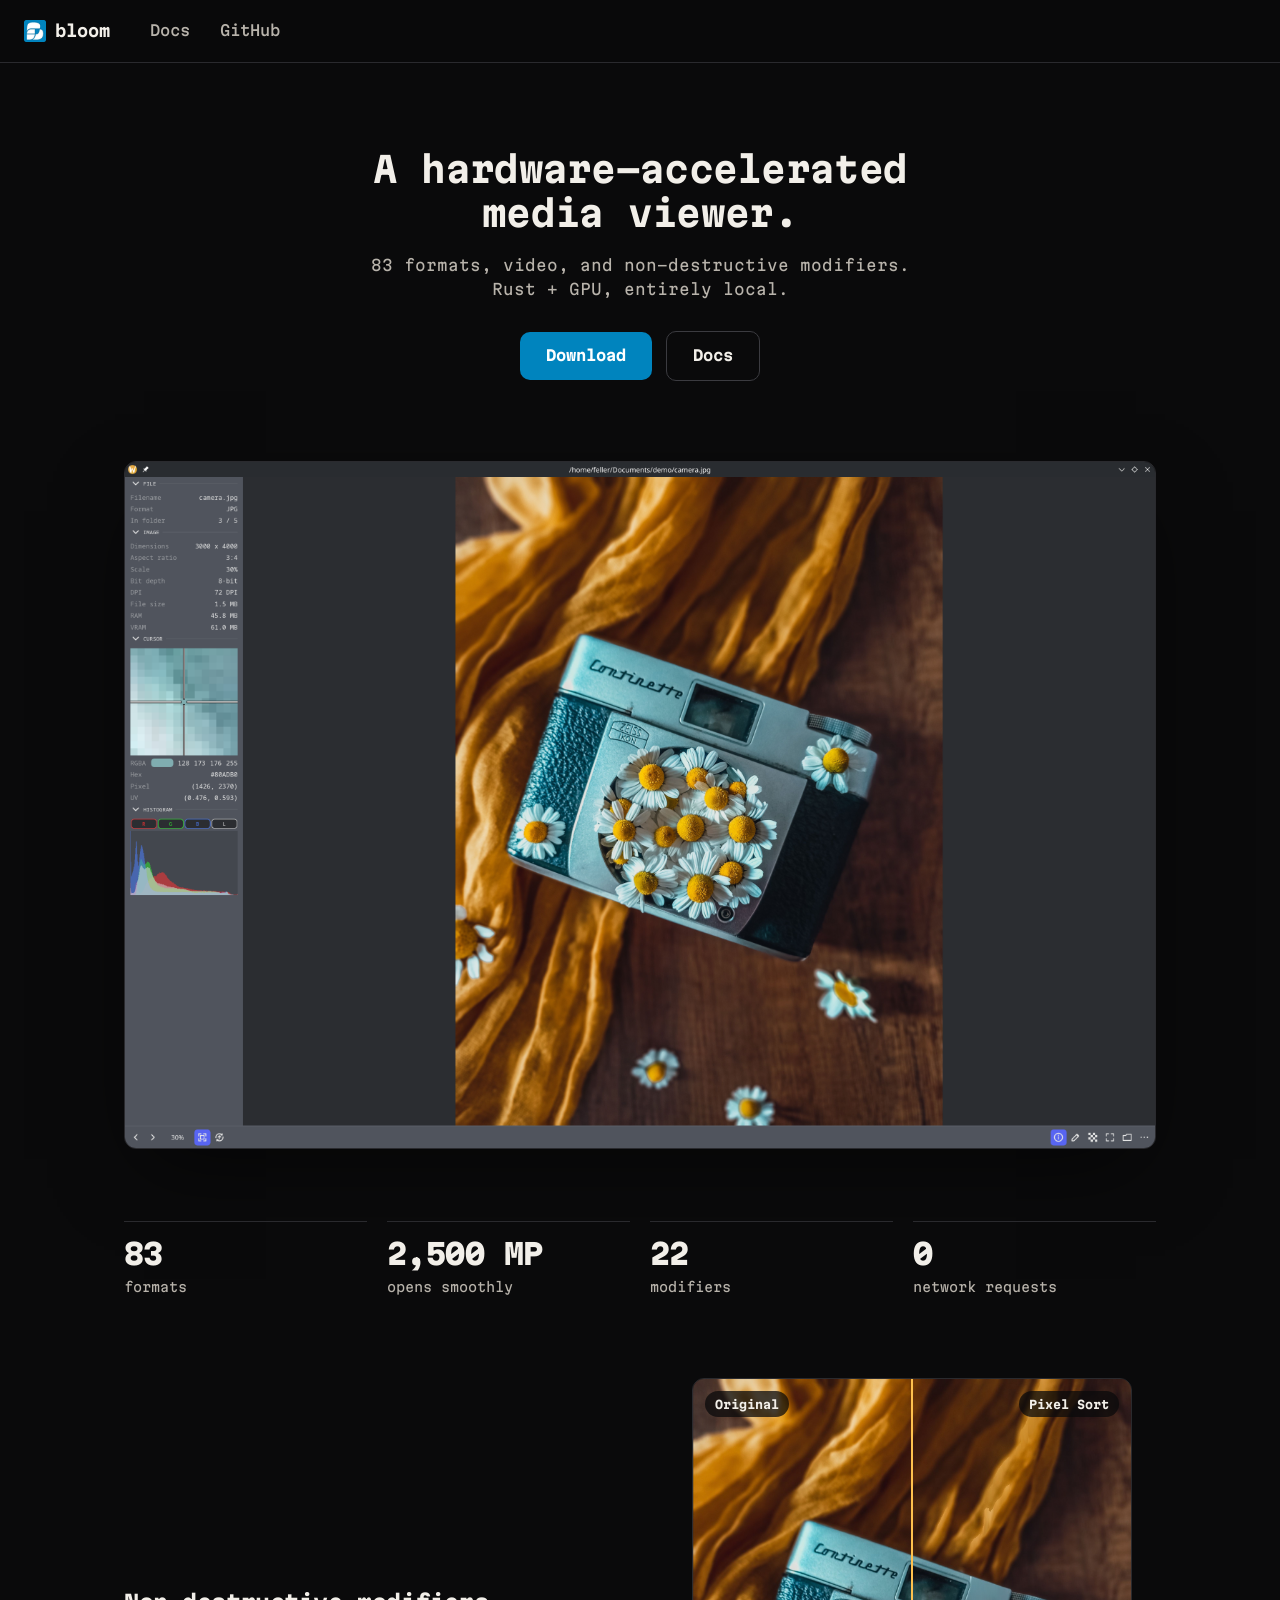
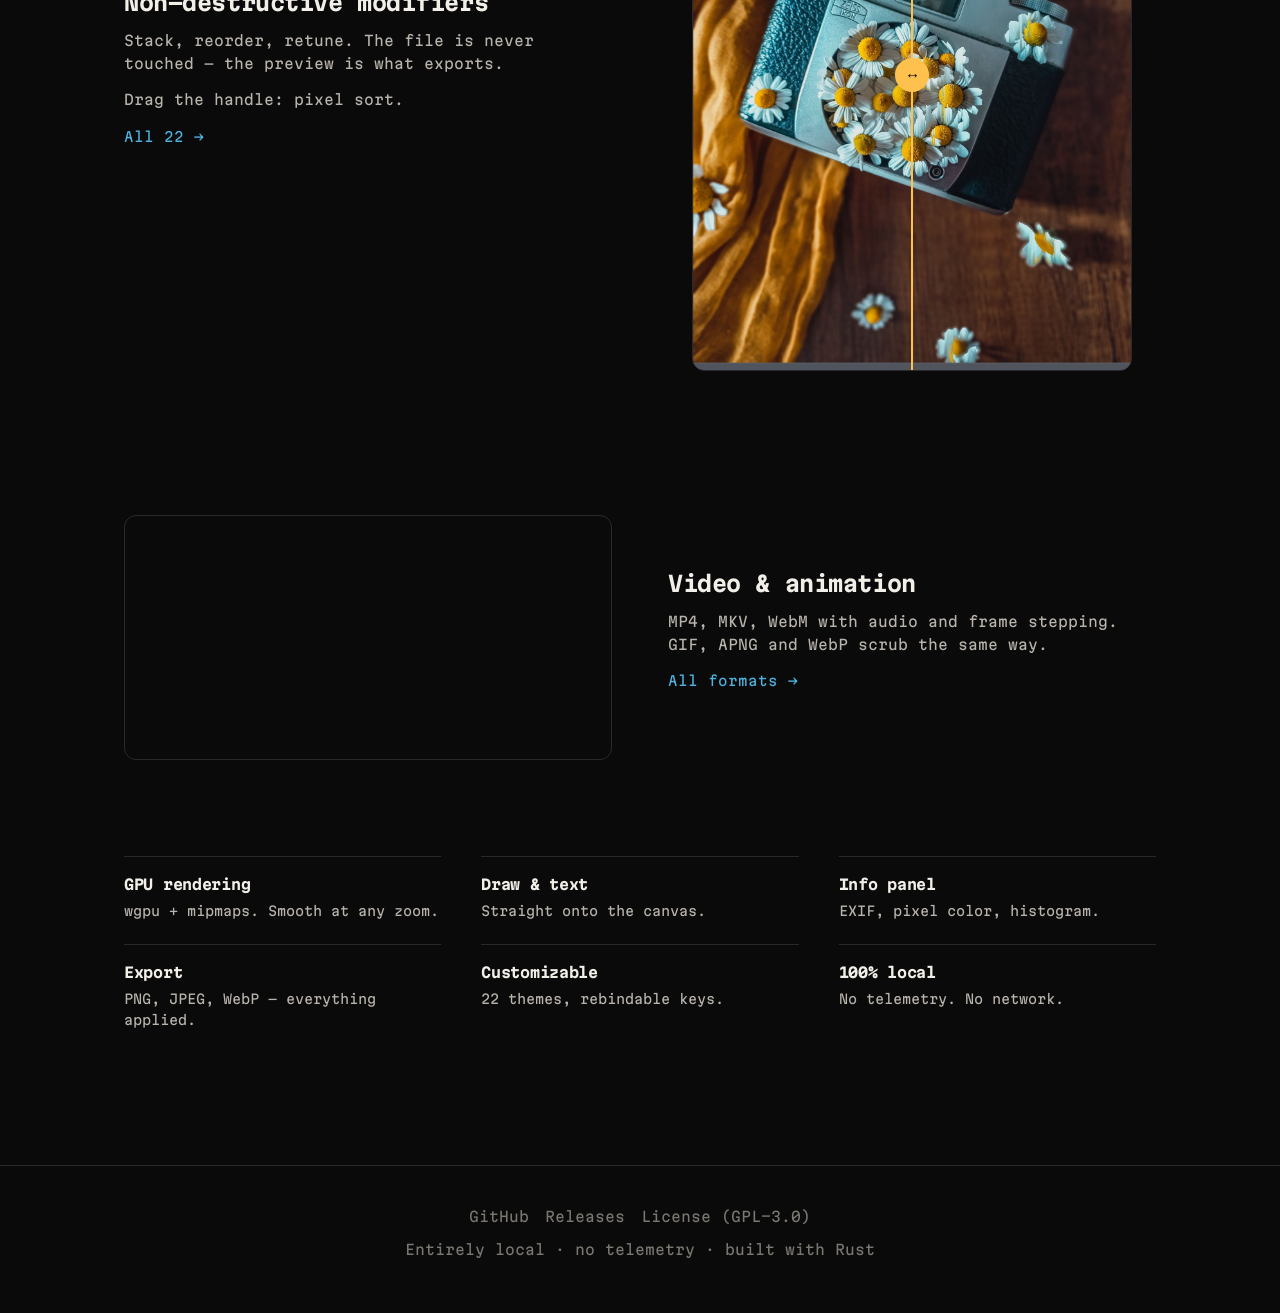
==== docs/index.html @ 3da2883b "redesign" ====
<!DOCTYPE html>
<html lang="en">
<head>
<meta charset="UTF-8">
<meta name="viewport" content="width=device-width, initial-scale=1.0">
<title>bloom</title>
<meta name="description" content="bloom is a hardware-accelerated media viewer built with Rust. GPU rendering, 80+ formats, video, animation, draw and text tools, and non-destructive modifiers. Windows, macOS, Linux.">
<link rel="icon" type="image/png" href="img/bloom32.png">
<link rel="preconnect" href="https://fonts.googleapis.com">
<link rel="preconnect" href="https://fonts.gstatic.com" crossorigin>
<link href="https://fonts.googleapis.com/css2?family=Martian+Mono:wght@400;700;800&display=swap" rel="stylesheet">
<link rel="stylesheet" href="style.css">
<meta property="og:title" content="bloom: hardware-accelerated media viewer">
<meta property="og:description" content="GPU-rendered media viewer built with Rust.">
<meta property="og:image" content="demo/camera.png">
<meta property="og:type" content="website">
</head>
<body>

<nav class="nav">
  <a class="brand" href="index.html"><img src="img/bloom32.png" alt="">bloom</a>
  <span class="links">
    <a href="docs.html">Docs</a>
    <a href="https://github.com/nnmarcoo/bloom">GitHub</a>
  </span>
</nav>

<div class="page">
  <header class="hero">
    <h1>A hardware-accelerated media&nbsp;viewer.</h1>
    <p class="tag">83 formats, video, and non-destructive modifiers. Rust&nbsp;+&nbsp;GPU, entirely local.</p>
    <div class="cta">
      <span class="download">
        <a class="btn btn-primary dl-main" href="https://github.com/nnmarcoo/bloom/releases">Download</a>
        <button class="dl-caret" aria-label="Other platforms" hidden>&#9662;</button>
        <div class="dl-menu" hidden></div>
      </span>
      <a class="btn btn-ghost" href="docs.html">Docs</a>
    </div>
  </header>

  <figure class="shot">
    <img src="demo/camera.png" alt="bloom viewing a photo, with the info panel showing EXIF data, pixel color, and a histogram">
  </figure>

  <section class="stats">
    <div class="stat"><a href="docs.html#formats"><span class="n">83</span><span class="l">formats</span></a></div>
    <div class="stat"><span class="n">2,500&nbsp;MP</span><span class="l">opens smoothly</span></div>
    <div class="stat"><a href="docs.html#modifiers"><span class="n">22</span><span class="l">modifiers</span></a></div>
    <div class="stat"><span class="n">0</span><span class="l">network requests</span></div>
  </section>

  <section class="section">
    <div class="copy">
      <h2>Non-destructive modifiers</h2>
      <p>Stack, reorder, retune. The file is never touched &mdash; the preview is what exports.</p>
      <p>Drag the handle: pixel sort.</p>
      <p class="more"><a href="docs.html#modifiers">All 22 &rarr;</a></p>
    </div>
    <div class="compare">
      <img src="demo/sort-before.jpg" alt="Original photo of daisies on a vintage camera">
      <img class="over" src="demo/sort-after.jpg" alt="The same photo with bloom's pixel sort modifier applied" style="clip-path: inset(0 0 0 50%)">
      <div class="divider"><span class="knob">&harr;</span></div>
      <span class="tag-chip before">Original</span>
      <span class="tag-chip after">Pixel Sort</span>
      <input type="range" min="0" max="100" step="0.1" value="50" aria-label="Compare original and pixel-sorted image">
    </div>
  </section>

  <section class="section">
    <video src="demo/bird.mp4" autoplay loop muted playsinline></video>
    <div class="copy">
      <h2>Video &amp; animation</h2>
      <p>MP4, MKV, WebM with audio and frame stepping. GIF, APNG and WebP scrub the same way.</p>
      <p class="more"><a href="docs.html#formats">All formats &rarr;</a></p>
    </div>
  </section>

  <section class="grid">
    <div class="cell"><h3>GPU rendering</h3><p>wgpu + mipmaps. Smooth at any zoom.</p></div>
    <div class="cell"><h3>Draw &amp; text</h3><p>Straight onto the canvas.</p></div>
    <div class="cell"><h3>Info panel</h3><p>EXIF, pixel color, histogram.</p></div>
    <div class="cell"><h3>Export</h3><p>PNG, JPEG, WebP &mdash; everything applied.</p></div>
    <div class="cell"><h3>Customizable</h3><p>22 themes, rebindable keys.</p></div>
    <div class="cell"><h3>100% local</h3><p>No telemetry. No network.</p></div>
  </section>
</div>

<footer>
  <div class="flinks">
    <a href="https://github.com/nnmarcoo/bloom">GitHub</a>
    <a href="https://github.com/nnmarcoo/bloom/releases">Releases</a>
    <a href="https://github.com/nnmarcoo/bloom/blob/main/LICENSE">License (GPL-3.0)</a>
  </div>
  <div>Entirely local &middot; no telemetry &middot; built with Rust</div>
</footer>

<script>
  /* before/after compare slider */
  const cmp = document.querySelector('.compare');
  const over = cmp.querySelector('.over');
  const divider = cmp.querySelector('.divider');
  cmp.querySelector('input[type="range"]').addEventListener('input', e => {
    const pct = e.target.value;
    over.style.clipPath = 'inset(0 0 0 ' + pct + '%)';
    divider.style.left = pct + '%';
  });

  /* smart download: resolves the latest release's assets per platform.
     matches by file extension so it survives asset renames, and falls
     back to the releases page until a non-prerelease exists. */
  const REPO = 'nnmarcoo/bloom';

  const PLATFORMS = [
    { label: 'Windows', rank: n => n.endsWith('.msi') ? 3 : n.endsWith('.exe') ? 2 : -1 },
    { label: 'macOS', rank: n => n.endsWith('.dmg') ? 3 : n.endsWith('.pkg') ? 2 : n.endsWith('.app.tar.gz') ? 1 : -1 },
    { label: 'Linux', rank: n => n.endsWith('.appimage') ? 3 : n.endsWith('.deb') ? 2 : n.endsWith('.rpm') ? 1
                  : (n.endsWith('.tar.gz') && !n.endsWith('.app.tar.gz')) ? 0.5 : -1 },
  ];

  function bestAsset(assets, p) {
    let best = null, score = -1;
    for (const a of assets) {
      const n = a.name.toLowerCase();
      const r = p.rank(n);
      if (r < 0) continue;
      const full = !/minimal|heif/.test(n) ? 0.3 : 0;
      if (r + full > score) { score = r + full; best = a; }
    }
    return best;
  }

  function fmtSize(b) { return (b / 1048576).toFixed(1) + ' MB'; }

  fetch('https://api.github.com/repos/' + REPO + '/releases/latest', {
    headers: { Accept: 'application/vnd.github+json' }
  })
    .then(r => r.ok ? r.json() : Promise.reject(r.status))
    .then(rel => {
      const assets = rel.assets || [];
      const items = [];
      for (const p of PLATFORMS) {
        const a = bestAsset(assets, p);
        if (a) items.push({ label: 'Download for ' + p.label, url: a.browser_download_url, size: a.size });
      }
      if (!items.length) return;

      const main = document.querySelector('.dl-main');
      const caret = document.querySelector('.dl-caret');
      const menu = document.querySelector('.dl-menu');
      main.href = rel.html_url;

      menu.innerHTML = '';
      items.forEach(it => {
        const a = document.createElement('a');
        a.href = it.url;
        a.className = 'dl-item';
        a.innerHTML = '<span>' + it.label + '</span><span class="dl-size">' + fmtSize(it.size) + '</span>';
        menu.appendChild(a);
      });
      const all = document.createElement('a');
      all.href = rel.html_url;
      all.className = 'dl-item dl-all';
      all.textContent = 'All builds & checksums →';
      menu.appendChild(all);

      caret.hidden = false;
      caret.addEventListener('click', e => { e.stopPropagation(); menu.hidden = !menu.hidden; });
      document.addEventListener('click', () => { menu.hidden = true; });
      menu.addEventListener('click', e => e.stopPropagation());
    })
    .catch(() => {});
</script>

</body>
</html>
---- docs/style.css ----
/* pantone blithe theme, shared with nnmarcoo/website:
   bg #0a0a0b, ink #f2efe9, muted #7a7670, accent #0084be */
:root {
  --bg: #0a0a0b;
  --panel: #151517;
  --panel-2: #111113;
  --border: #2a2a2e;
  --border-strong: #3b3b40;
  --fg: #f2efe9;
  --fg-mid: #b8b3ab;
  --fg-dim: #7a7670;
  --accent: #0084be;
  --accent-hover: #0d98d8;
  --link: #4fb3e0;
  --amber: #ffc14e;
}
* { box-sizing: border-box; }
html { scroll-behavior: smooth; overflow-x: clip; scrollbar-width: auto; scrollbar-color: var(--border) transparent; }
::-webkit-scrollbar { width: 18px; height: 18px; }
::-webkit-scrollbar-track { background: transparent; }
::-webkit-scrollbar-thumb { background: var(--border); border-radius: 999px; border: 3px solid var(--bg); }
::-webkit-scrollbar-thumb:hover { background: var(--fg-dim); }
::selection { background: rgba(0, 132, 190, 0.45); }
body {
  margin: 0;
  overflow-x: clip;
  min-height: 100vh;
  background: var(--bg);
  color: var(--fg);
  font-family: "Martian Mono", ui-monospace, SFMono-Regular, Menlo, monospace;
  font-size: 0.92rem;
  line-height: 1.6;
  -webkit-font-smoothing: antialiased;
  text-rendering: optimizeLegibility;
}
h1, h2, h3 { font-weight: 700; letter-spacing: -0.02em; }
a { color: var(--link); text-decoration: none; }
a:hover { text-decoration: underline; text-underline-offset: 3px; }
code { font-size: 0.9em; }

/* top nav, shared */
.nav {
  position: sticky; top: 0; z-index: 50;
  display: flex; align-items: center; gap: 28px;
  padding: 13px 24px; background: rgba(10, 10, 11, 0.92);
  backdrop-filter: blur(10px); border-bottom: 1px solid var(--border);
}
.nav .brand {
  display: flex; align-items: center; gap: 9px;
  font-weight: 700; font-size: 1rem; color: var(--fg);
}
.nav .brand:hover { text-decoration: none; }
.nav .brand img { width: 22px; height: 22px; }
.nav .links { display: flex; gap: 6px; align-items: center; }
.nav .links a { color: var(--fg-mid); font-size: 0.92rem; font-weight: 500; padding: 6px 12px; border-radius: 8px; }
.nav .links a:hover { color: var(--fg); background: rgba(255,255,255,0.05); text-decoration: none; }
.nav .links a.active { color: var(--fg); }

/* buttons: flat, no glow, no levitation */
.btn {
  display: inline-block; padding: 12px 26px; border-radius: 10px; font-weight: 700;
  font-size: 0.92rem; transition: background .1s ease, border-color .1s ease;
}
.btn:hover { text-decoration: none; }
.btn-primary { background: var(--accent); color: #fff; }
.btn-primary:hover { background: var(--accent-hover); }
.btn-ghost { background: transparent; color: var(--fg); border: 1px solid var(--border-strong); }
.btn-ghost:hover { border-color: var(--fg-dim); background: rgba(255,255,255,0.04); }

/* split download button */
.download { position: relative; display: inline-flex; }
.download:has(.dl-caret[hidden]) .dl-main { border-radius: 10px; }
.dl-main { border-top-right-radius: 0; border-bottom-right-radius: 0; }
.dl-caret {
  background: var(--accent); color: #fff; border: 0;
  border-left: 1px solid rgba(255,255,255,0.25);
  padding: 0 14px; border-radius: 0 10px 10px 0; cursor: pointer;
  font-size: 1rem; transition: background .1s ease;
}
.dl-caret:hover { background: var(--accent-hover); }
.dl-menu {
  position: absolute; top: calc(100% + 8px); left: 0; min-width: 250px;
  background: var(--panel); border: 1px solid var(--border); border-radius: 12px;
  padding: 6px; z-index: 10; box-shadow: 0 12px 40px rgba(0,0,0,0.5); text-align: left;
}
.dl-item {
  display: flex; justify-content: space-between; align-items: center; gap: 16px;
  padding: 9px 12px; border-radius: 8px; color: var(--fg); font-size: 0.9rem;
}
.dl-item:hover { background: rgba(255,255,255,0.05); text-decoration: none; }
.dl-size { color: var(--fg-dim); font-size: 0.8rem; }
.dl-all { border-top: 1px solid var(--border); margin-top: 4px; color: var(--link); }

/* ------- landing page ------- */
.page { max-width: 1080px; margin: 0 auto; padding: 0 24px; }

header.hero { text-align: center; padding: 84px 0 40px; }
header.hero h1 {
  font-size: clamp(1.5rem, 3.6vw, 2.2rem); line-height: 1.25; margin: 0 auto 18px; max-width: 780px;
}
header.hero p.tag {
  font-size: 0.95rem; line-height: 1.6; color: var(--fg-mid);
  margin: 0 auto 30px; max-width: 620px;
}
.cta { display: flex; gap: 14px; justify-content: center; align-items: center; flex-wrap: wrap; }

.shot { margin: 40px 0 0; }
.shot img {
  display: block; width: 100%; height: auto; border-radius: 12px;
  border: 1px solid var(--border); box-shadow: 0 30px 80px -20px rgba(0,0,0,0.6);
}

/* stats: concrete numbers, no icons */
.stats {
  display: grid; grid-template-columns: repeat(4, 1fr); gap: 20px;
  padding: 72px 0 8px;
}
.stat { border-top: 1px solid var(--border); padding-top: 18px; }
.stat .n { font-size: 1.8rem; font-weight: 800; line-height: 1; display: block; letter-spacing: -0.02em; }
.stat .l { display: block; margin-top: 8px; color: var(--fg-mid); font-size: 0.82rem; }
.stat a { color: inherit; }
.stat a:hover { text-decoration: none; color: var(--fg); }

/* feature sections */
.section { display: grid; grid-template-columns: 1fr 1fr; gap: 56px; align-items: center; padding: 72px 0; }
.section > * { min-width: 0; }
.section > .copy h2 { font-size: 1.35rem; line-height: 1.3; margin: 0 0 14px; }
.section > .copy p { color: var(--fg-mid); margin: 0 0 14px; max-width: 48ch; font-size: 0.88rem; }
.section > .copy .more { font-size: 0.85rem; }
.section video {
  display: block; width: 100%; height: auto; border-radius: 12px;
  border: 1px solid var(--border);
}

/* before/after compare slider */
.compare {
  position: relative; overflow: hidden; border-radius: 12px; border: 1px solid var(--border);
  max-width: 440px; justify-self: center; touch-action: none;
}
.compare img { display: block; width: 100%; height: auto; user-select: none; -webkit-user-drag: none; }
.compare .over { position: absolute; inset: 0; }
.compare .divider {
  position: absolute; top: 0; bottom: 0; left: 50%; width: 2px; margin-left: -1px;
  background: var(--amber); pointer-events: none;
}
.compare .knob {
  position: absolute; top: 50%; left: 50%; transform: translate(-50%, -50%);
  width: 34px; height: 34px; border-radius: 50%;
  background: var(--amber); color: #0a0a0b;
  display: flex; align-items: center; justify-content: center;
  font-size: 0.95rem; font-weight: 700; letter-spacing: -1px;
}
.compare .tag-chip {
  position: absolute; top: 12px; padding: 4px 10px; border-radius: 999px;
  background: rgba(10,10,11,0.75); color: var(--fg); font-size: 0.72rem; font-weight: 700;
  pointer-events: none;
}
.compare .tag-chip.before { left: 12px; }
.compare .tag-chip.after { right: 12px; }
.compare input[type="range"] {
  position: absolute; inset: 0; width: 100%; height: 100%;
  margin: 0; opacity: 0; cursor: ew-resize;
}

/* compact remaining features */
.grid { display: grid; grid-template-columns: repeat(3, 1fr); gap: 0 40px; padding: 24px 0 72px; }
.cell { border-top: 1px solid var(--border); padding: 16px 0 22px; }
.cell h3 { font-size: 0.9rem; font-weight: 700; margin: 0 0 5px; color: var(--fg); }
.cell p { margin: 0; color: var(--fg-mid); font-size: 0.82rem; }

/* ------- docs page ------- */
.docwrap {
  max-width: 1040px; margin: 0 auto; padding: 40px 32px 64px;
  display: grid; grid-template-columns: 210px minmax(0, 1fr); column-gap: 56px;
}
.content { grid-column: 2; min-width: 0; max-width: 780px; }

.sidebar {
  grid-column: 1;
  position: sticky; top: 74px; align-self: start; max-height: calc(100vh - 90px);
  overflow-y: auto; display: flex; flex-direction: column; gap: 2px;
  padding-right: 8px;
}
.sidebar .navlabel {
  font-size: 0.7rem; font-weight: 700; letter-spacing: 0.09em; text-transform: uppercase;
  color: var(--fg-dim); padding: 0 12px; margin: 14px 0 6px;
}
.sidebar .navlabel:first-child { margin-top: 0; }
.sidebar a {
  color: var(--fg-mid); font-size: 0.9rem; font-weight: 500; padding: 7px 12px;
  border-radius: 7px; transition: color .12s ease, background .12s ease;
}
.sidebar a:hover { color: var(--fg); background: rgba(255,255,255,0.04); text-decoration: none; }
.sidebar a.active { color: var(--fg); font-weight: 600; background: rgba(0,132,190,0.18); }

/* breadcrumb */
.crumbs { display: flex; align-items: center; gap: 8px; margin-bottom: 22px; font-size: 0.84rem; color: var(--fg-dim); }
.crumbs a { color: var(--fg-dim); }
.crumbs a:hover { color: var(--fg-mid); text-decoration: none; }
.crumbs .sep { color: var(--border-strong); }
.crumbs .here { color: var(--fg-mid); font-weight: 500; }

.docsection { padding-bottom: 60px; scroll-margin-top: 76px; }
.docsection h2 {
  position: relative; font-size: 1.45rem; line-height: 1.2;
  margin: 0 0 10px; padding-left: 16px;
}
.docsection h2::before {
  content: ""; position: absolute; left: 0; top: 0.14em; bottom: 0.14em; width: 4px;
  border-radius: 999px; background: var(--accent);
}
.docsection .lead { color: var(--fg-mid); font-size: 0.92rem; margin: 0 0 28px; max-width: 620px; }

.features { margin-top: 4px; }
.feature {
  display: grid; grid-template-columns: 210px 1fr; gap: 6px 32px;
  padding: 16px 0; border-top: 1px solid var(--border);
}
.feature:first-child { border-top: none; }
.feature h3 { margin: 0; font-family: inherit; font-size: 1rem; font-weight: 600; color: var(--fg); }
.feature p { margin: 0; color: var(--fg-mid); font-size: 0.94rem; }

.keys { display: flex; flex-wrap: wrap; gap: 30px 48px; align-items: flex-start; }
.keycolumn { flex: 1 1 250px; display: flex; flex-direction: column; gap: 28px; }
.keygroup h3 { font-family: inherit; font-size: 0.72rem; font-weight: 700; letter-spacing: 0.09em; text-transform: uppercase; color: var(--fg-dim); margin: 0 0 6px; }
.krow { display: flex; justify-content: space-between; align-items: center; gap: 12px; padding: 9px 0; border-top: 1px solid var(--border); }
.krow:first-of-type { border-top: none; }
.krow > span { color: var(--fg-mid); font-size: 0.92rem; }

@media (max-width: 620px) { .feature { grid-template-columns: 1fr; gap: 3px; } }
.kbds { display: flex; gap: 4px; flex-wrap: wrap; justify-content: flex-end; align-items: center; }
.kbds .sep { color: var(--fg-dim); font-size: 0.8rem; }
kbd {
  background: var(--panel-2); border: 1px solid var(--border-strong); border-bottom-width: 2px;
  border-radius: 6px; padding: 2px 8px; font: 700 0.72rem "Martian Mono", ui-monospace, monospace; color: var(--fg);
}

.pills { display: flex; flex-wrap: wrap; gap: 8px; }
.pill {
  background: rgba(255,255,255,0.04); border: 1px solid var(--border);
  border-radius: 999px; padding: 6px 14px; font-size: 0.86rem; font-weight: 500; color: var(--fg-mid);
}
.pill:hover { border-color: var(--border-strong); color: var(--fg); }

/* format search */
.fmt-search {
  width: 100%; max-width: 420px; margin-bottom: 18px; display: block;
  background: var(--panel-2); border: 1px solid var(--border-strong); border-radius: 10px;
  padding: 12px 15px; color: var(--fg); font-size: 0.95rem; font-family: inherit;
  transition: border-color .12s ease;
}
.fmt-search:focus { outline: none; border-color: var(--accent); }
.fmt-search::placeholder { color: var(--fg-dim); }
/* default: plain pills, names only */
.fmt-list { display: flex; flex-wrap: wrap; gap: 8px; }
.fmt {
  background: rgba(255,255,255,0.04); border: 1px solid var(--border);
  border-radius: 999px; padding: 6px 14px; font-size: 0.86rem; font-weight: 500; color: var(--fg-mid);
}
.fmt:hover { border-color: var(--border-strong); color: var(--fg); }
.fmt.hidden { display: none; }
.fmt.planned { border-style: dashed; opacity: 0.7; }
.fmt-ext, .fmt-note { display: none; }
.fmt-tag {
  margin-left: 7px; border-radius: 999px; padding: 0 7px;
  background: rgba(255,193,78,0.09); border: 1px solid rgba(255,193,78,0.35);
  font-size: 0.66rem; letter-spacing: 0.03em; text-transform: uppercase; color: var(--amber);
}
.fmt-ext code {
  background: rgba(255,255,255,0.04); border: 1px solid var(--border);
  border-radius: 5px; padding: 1px 6px; color: var(--fg-dim); font-size: 0.76rem;
}

/* while searching: matched formats expand into detail cards */
.fmt-list.searching {
  display: grid; gap: 10px; align-items: start;
  grid-template-columns: repeat(auto-fill, minmax(210px, 1fr));
}
.fmt-list.searching .fmt {
  background: var(--panel-2); border: 1px solid var(--border); border-radius: 10px; padding: 13px 15px; color: var(--fg);
}
.fmt-list.searching .fmt:hover { border-color: var(--border-strong); }
.fmt-list.searching .fmt-name { display: inline-block; font-weight: 600; font-size: 0.92rem; color: var(--fg); }
.fmt-list.searching .fmt-ext { display: flex; flex-wrap: wrap; gap: 5px; margin-top: 8px; }
.fmt-list.searching .fmt-note { display: block; margin-top: 9px; color: var(--fg-mid); font-size: 0.8rem; }

.fmt-empty { color: var(--fg-dim); font-size: 0.92rem; margin-top: 18px; }

/* info callout */
.infonote {
  display: flex; gap: 12px; align-items: flex-start; margin-top: 26px;
  padding: 14px 17px; border-radius: 10px;
  background: rgba(0,132,190,0.08);
  border: 1px solid rgba(0,132,190,0.3); border-left: 3px solid var(--accent);
  color: var(--fg-mid); font-size: 0.9rem;
}
.infonote p { margin: 0; }
.infonote-icon {
  flex: 0 0 auto; width: 18px; height: 18px; margin-top: 1px;
  border-radius: 50%; background: var(--accent); color: #fff;
  font-weight: 700; font-size: 0.78rem; line-height: 18px; text-align: center;
}
.infonote code {
  background: rgba(255,255,255,0.06); border: 1px solid var(--border);
  border-radius: 5px; padding: 1px 6px; color: var(--fg); font-size: 0.82rem;
}
.infonote strong { color: var(--fg); font-weight: 600; }
.infonote-list { margin: 7px 0 0; padding: 0; list-style: none; }
.infonote-list li { margin-top: 4px; }

/* installation */
.os { padding: 18px 0; border-top: 1px solid var(--border); }
.os:first-child { border-top: none; }
.os.planned { opacity: 0.7; }
.os h3 { margin: 0 0 8px; font-family: inherit; font-size: 1.05rem; font-weight: 600; color: var(--fg); }
.os p { margin: 0 0 8px; color: var(--fg-mid); font-size: 0.93rem; }
.os code, .buildnote code {
  background: rgba(255,255,255,0.06); border: 1px solid var(--border);
  border-radius: 5px; padding: 1px 6px; color: var(--fg); font-size: 0.82rem;
}

/* build */
.codeblock {
  background: var(--panel-2); border: 1px solid var(--border); border-radius: 10px;
  padding: 14px 16px; margin: 0 0 14px; overflow-x: auto;
  font-size: 0.85rem; line-height: 1.55;
  color: var(--fg-mid);
}
.buildnote { color: var(--fg-mid); font-size: 0.92rem; margin: 0 0 8px; }

footer { text-align: center; padding: 40px 24px 52px; color: var(--fg-dim); font-size: 0.88rem; border-top: 1px solid var(--border); margin-top: 40px; }
footer a { color: var(--fg-dim); }
footer a:hover { color: var(--fg); }
.flinks { display: flex; gap: 16px; justify-content: center; flex-wrap: wrap; margin-bottom: 10px; }

@media (max-width: 860px) {
  .stats { grid-template-columns: repeat(2, 1fr); }
  .stat .n { font-size: 1.5rem; }
  .section { grid-template-columns: 1fr; gap: 32px; padding: 56px 0; }
  .compare { justify-self: stretch; max-width: 440px; margin: 0 auto; }
  .grid { grid-template-columns: 1fr; }
}
@media (max-width: 760px) {
  .nav { gap: 16px; padding: 10px 16px; }
  header.hero { padding: 56px 0 32px; }
  .docwrap { grid-template-columns: 1fr; column-gap: 0; padding: 24px 20px 48px; }
  .content { grid-column: 1; max-width: none; }
  .docsection { scroll-margin-top: 96px; }
  .sidebar {
    grid-column: 1; width: auto; max-height: none; overflow: visible; padding-right: 0;
    position: sticky; top: 44px; z-index: 40;
    flex-direction: row; flex-wrap: nowrap; gap: 6px;
    margin: 0 -20px 18px; padding: 9px 20px; overflow-x: auto;
    background: rgba(10,10,11,0.94); backdrop-filter: blur(10px);
    border-bottom: 1px solid var(--border);
  }
  .sidebar .navlabel { display: none; }
  .sidebar a { white-space: nowrap; flex: 0 0 auto; }
}
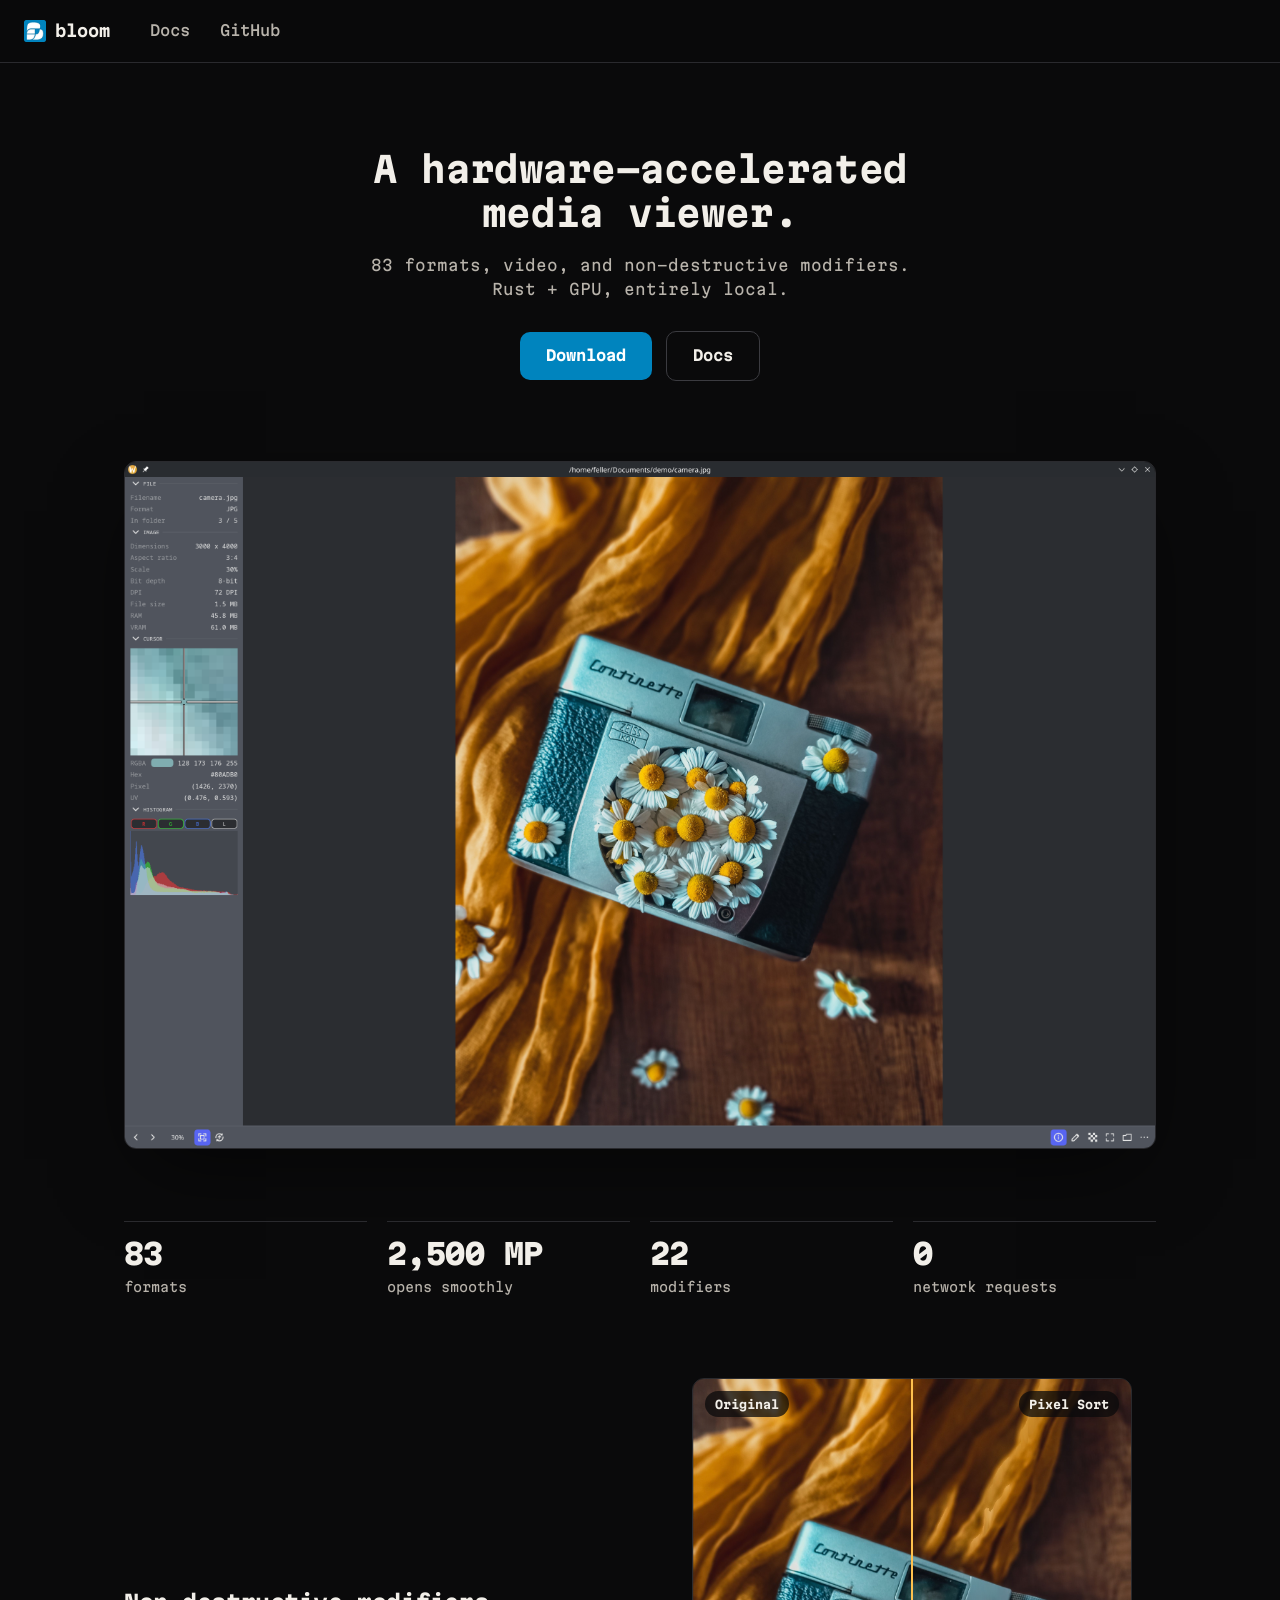
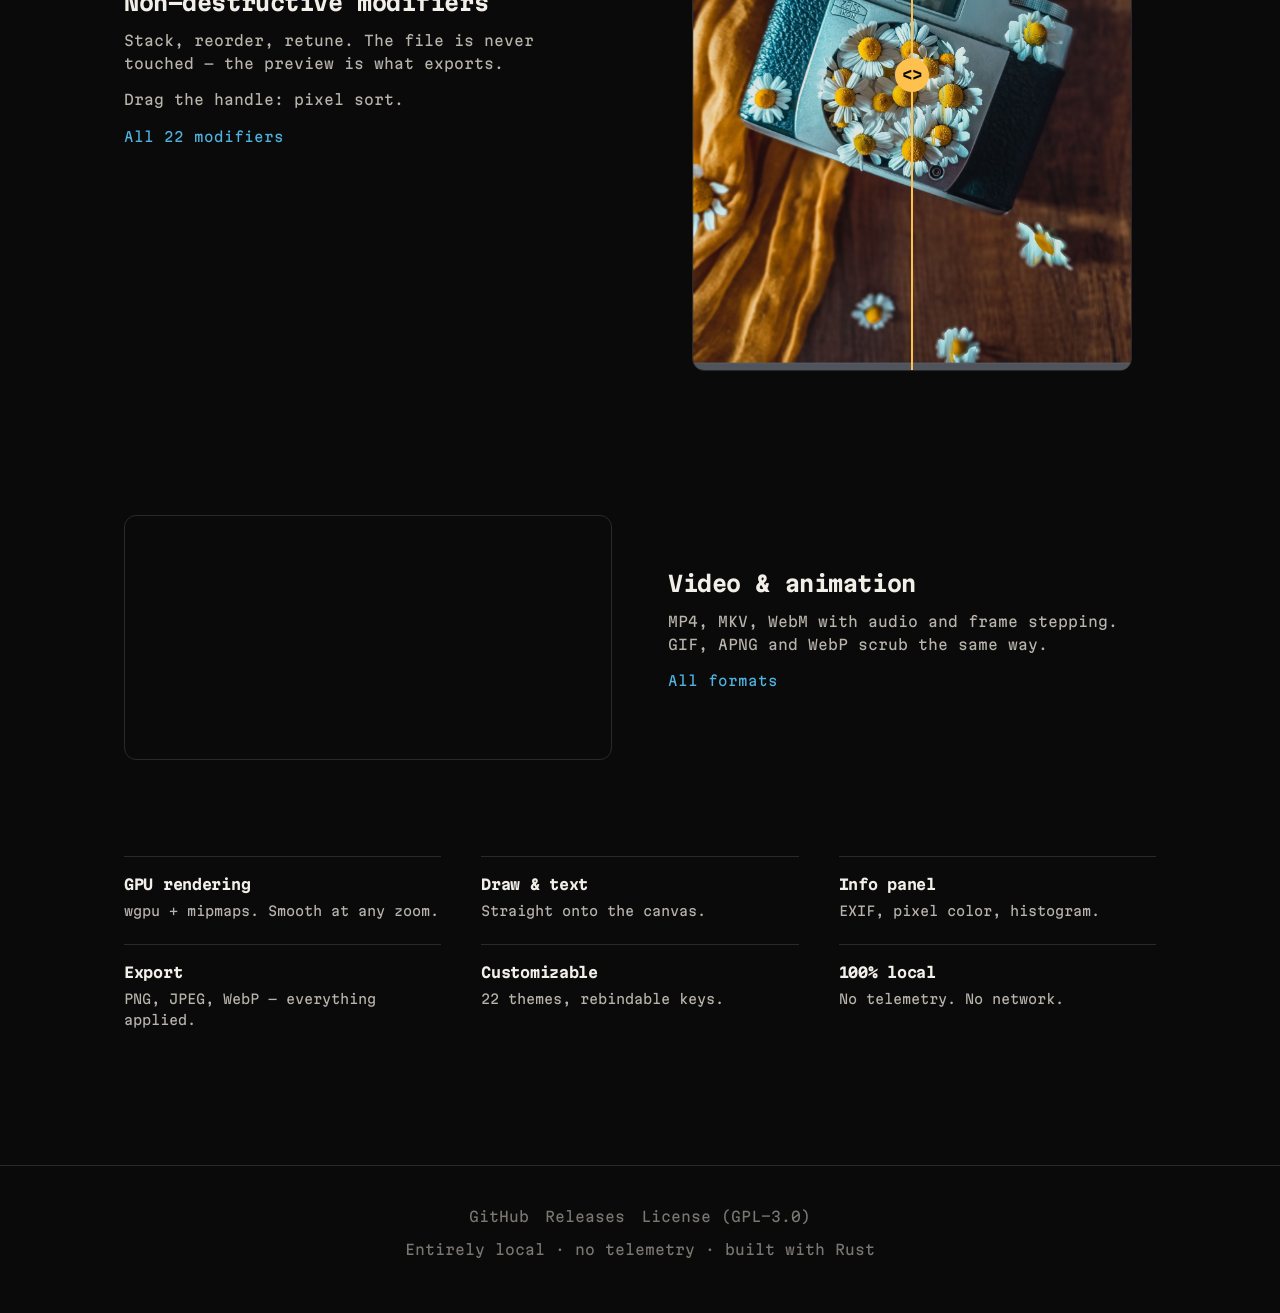
==== commit 894af28c: "better arrows" ====
--- a/docs/index.html
+++ b/docs/index.html
@@ -32,7 +32,7 @@
     <div class="cta">
       <span class="download">
         <a class="btn btn-primary dl-main" href="https://github.com/nnmarcoo/bloom/releases">Download</a>
-        <button class="dl-caret" aria-label="Other platforms" hidden>&#9662;</button>
+        <button class="dl-caret" aria-label="Other platforms" hidden></button>
         <div class="dl-menu" hidden></div>
       </span>
       <a class="btn btn-ghost" href="docs.html">Docs</a>
@@ -55,12 +55,12 @@
       <h2>Non-destructive modifiers</h2>
       <p>Stack, reorder, retune. The file is never touched &mdash; the preview is what exports.</p>
       <p>Drag the handle: pixel sort.</p>
-      <p class="more"><a href="docs.html#modifiers">All 22 &rarr;</a></p>
+      <p class="more"><a href="docs.html#modifiers">All 22 modifiers</a></p>
     </div>
     <div class="compare">
       <img src="demo/sort-before.jpg" alt="Original photo of daisies on a vintage camera">
       <img class="over" src="demo/sort-after.jpg" alt="The same photo with bloom's pixel sort modifier applied" style="clip-path: inset(0 0 0 50%)">
-      <div class="divider"><span class="knob">&harr;</span></div>
+      <div class="divider"><span class="knob">&lt;&gt;</span></div>
       <span class="tag-chip before">Original</span>
       <span class="tag-chip after">Pixel Sort</span>
       <input type="range" min="0" max="100" step="0.1" value="50" aria-label="Compare original and pixel-sorted image">
@@ -72,7 +72,7 @@
     <div class="copy">
       <h2>Video &amp; animation</h2>
       <p>MP4, MKV, WebM with audio and frame stepping. GIF, APNG and WebP scrub the same way.</p>
-      <p class="more"><a href="docs.html#formats">All formats &rarr;</a></p>
+      <p class="more"><a href="docs.html#formats">All formats</a></p>
     </div>
   </section>
 
@@ -161,7 +161,7 @@
       const all = document.createElement('a');
       all.href = rel.html_url;
       all.className = 'dl-item dl-all';
-      all.textContent = 'All builds & checksums →';
+      all.textContent = 'All builds & checksums';
       menu.appendChild(all);
 
       caret.hidden = false;
--- a/docs/style.css
+++ b/docs/style.css
@@ -72,10 +72,15 @@
 .download:has(.dl-caret[hidden]) .dl-main { border-radius: 10px; }
 .dl-main { border-top-right-radius: 0; border-bottom-right-radius: 0; }
 .dl-caret {
-  background: var(--accent); color: #fff; border: 0;
+  background: var(--accent); border: 0;
   border-left: 1px solid rgba(255,255,255,0.25);
   padding: 0 14px; border-radius: 0 10px 10px 0; cursor: pointer;
-  font-size: 1rem; transition: background .1s ease;
+  transition: background .1s ease;
+}
+.dl-caret::after {
+  content: ""; display: inline-block; vertical-align: middle;
+  border-left: 5px solid transparent; border-right: 5px solid transparent;
+  border-top: 6px solid #fff;
 }
 .dl-caret:hover { background: var(--accent-hover); }
 .dl-menu {
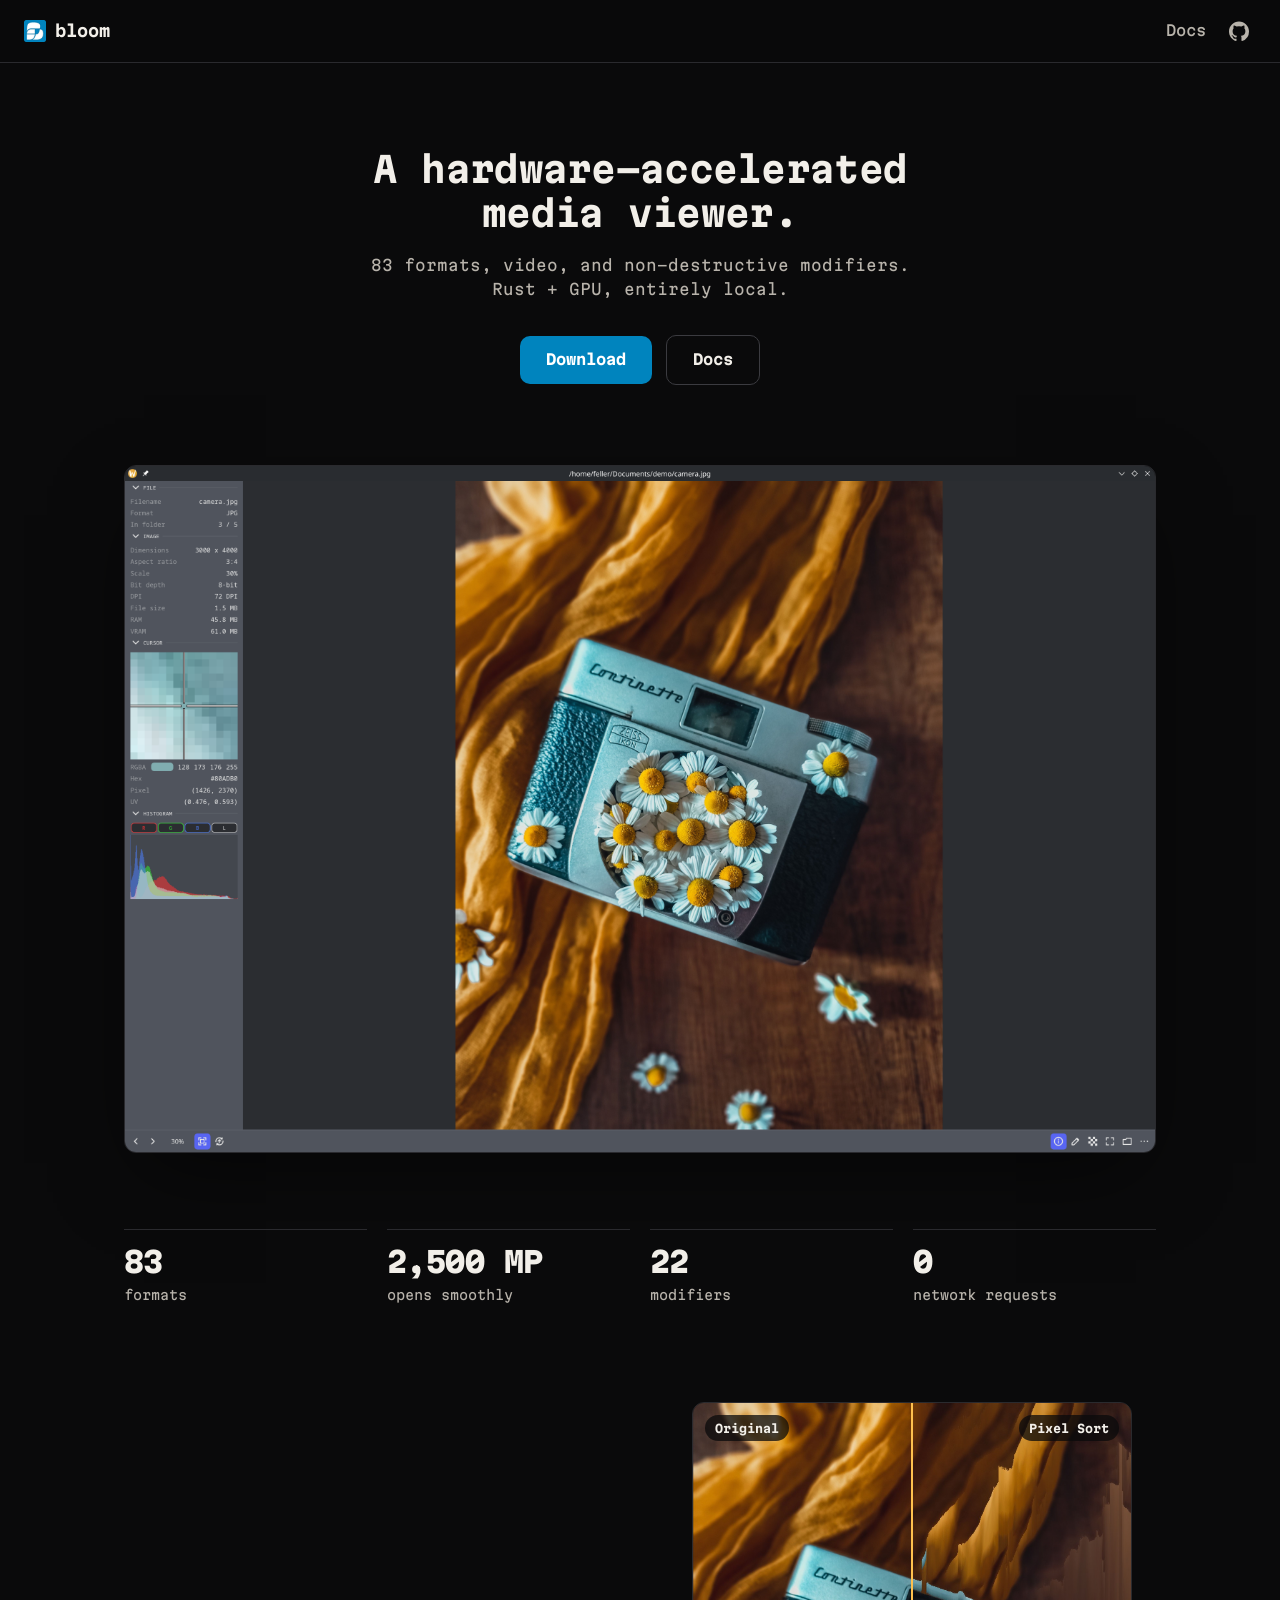
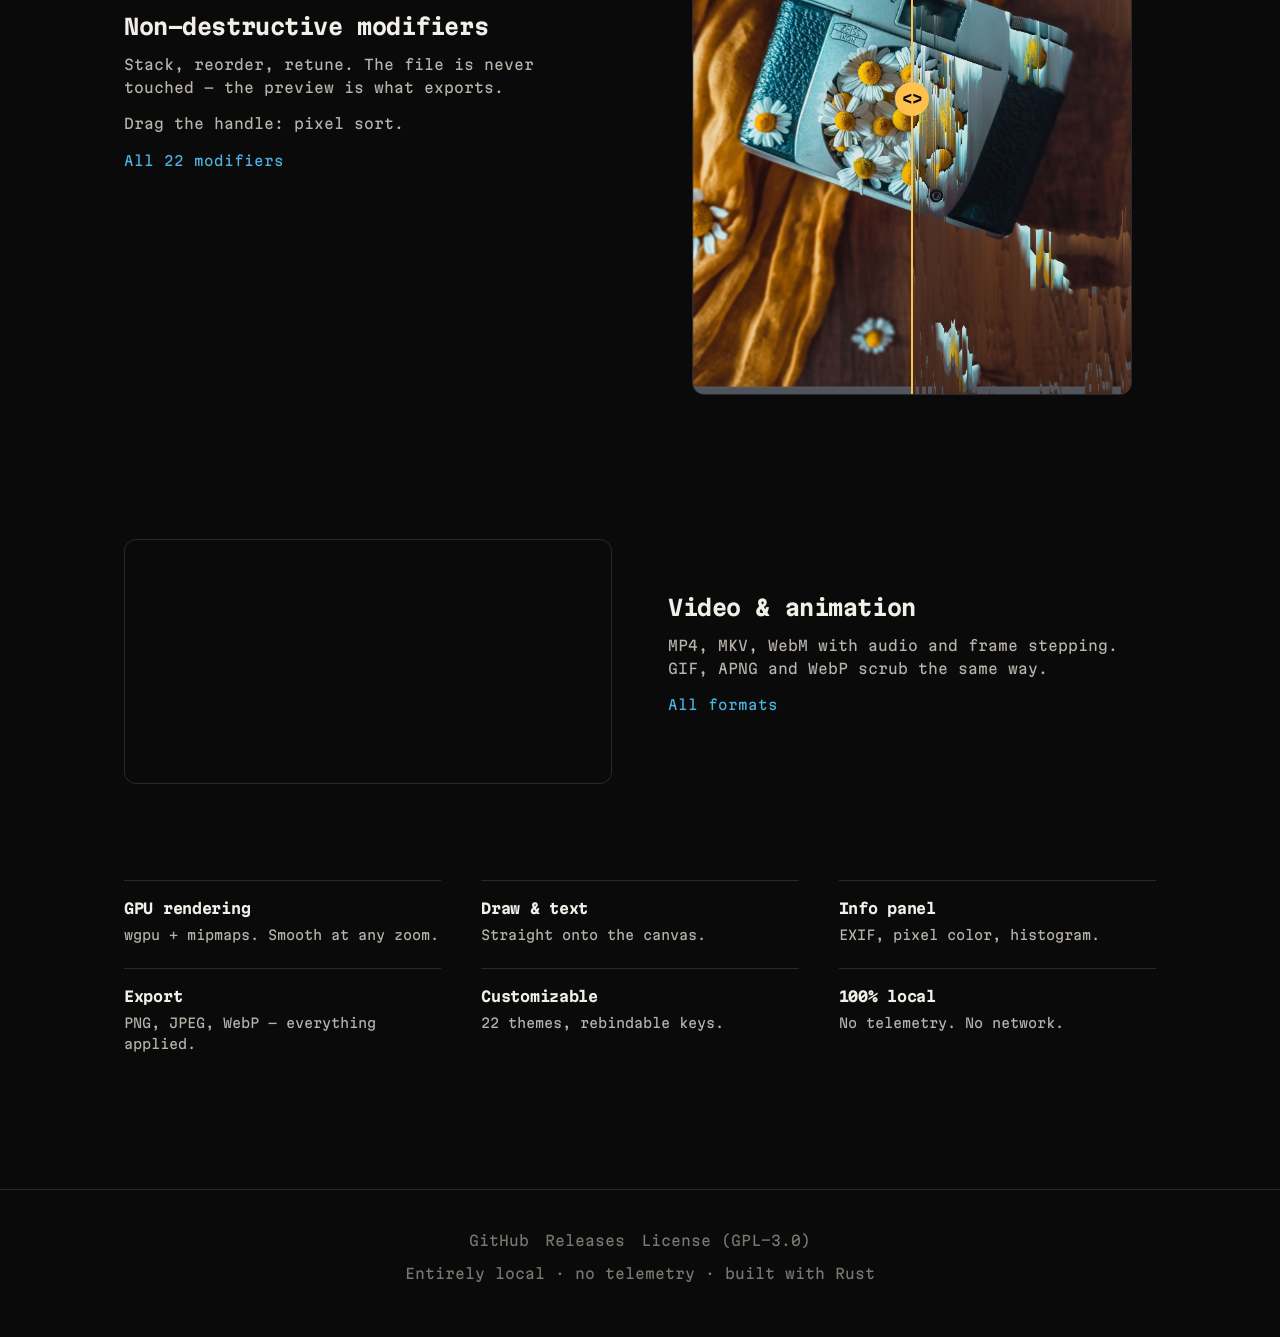
==== commit d3512273: "Merge pull request #25 from nnmarcoo/22-rework-docs reworked docs" ====
--- a/docs/index.html
+++ b/docs/index.html
@@ -20,8 +20,8 @@
 <nav class="nav">
   <a class="brand" href="index.html"><img src="img/bloom32.png" alt="">bloom</a>
   <span class="links">
-    <a href="docs.html">Docs</a>
-    <a href="https://github.com/nnmarcoo/bloom">GitHub</a>
+    <a href="guide/index.html">Docs</a>
+    <a class="iconlink" href="https://github.com/nnmarcoo/bloom" aria-label="GitHub"><svg viewBox="0 0 24 24" aria-hidden="true"><path d="M12 .5C5.37.5 0 5.87 0 12.5c0 5.3 3.44 9.8 8.21 11.39.6.11.82-.26.82-.58 0-.29-.01-1.04-.02-2.05-3.34.73-4.04-1.61-4.04-1.61-.55-1.39-1.34-1.76-1.34-1.76-1.09-.75.08-.73.08-.73 1.2.08 1.84 1.24 1.84 1.24 1.07 1.83 2.81 1.3 3.5.99.11-.78.42-1.3.76-1.6-2.67-.3-5.47-1.33-5.47-5.93 0-1.31.47-2.38 1.24-3.22-.12-.3-.54-1.52.12-3.18 0 0 1.01-.32 3.3 1.23a11.5 11.5 0 0 1 6 0c2.29-1.55 3.3-1.23 3.3-1.23.66 1.66.24 2.88.12 3.18.77.84 1.24 1.91 1.24 3.22 0 4.61-2.81 5.62-5.49 5.92.43.37.81 1.1.81 2.22 0 1.6-.01 2.9-.01 3.29 0 .32.22.7.82.58A12 12 0 0 0 24 12.5C24 5.87 18.63.5 12 .5Z"/></svg></a>
   </span>
 </nav>
 
@@ -35,7 +35,7 @@
         <button class="dl-caret" aria-label="Other platforms" hidden></button>
         <div class="dl-menu" hidden></div>
       </span>
-      <a class="btn btn-ghost" href="docs.html">Docs</a>
+      <a class="btn btn-ghost" href="guide/index.html">Docs</a>
     </div>
   </header>
 
@@ -44,9 +44,9 @@
   </figure>
 
   <section class="stats">
-    <div class="stat"><a href="docs.html#formats"><span class="n">83</span><span class="l">formats</span></a></div>
+    <div class="stat"><a href="guide/formats.html"><span class="n">83</span><span class="l">formats</span></a></div>
     <div class="stat"><span class="n">2,500&nbsp;MP</span><span class="l">opens smoothly</span></div>
-    <div class="stat"><a href="docs.html#modifiers"><span class="n">22</span><span class="l">modifiers</span></a></div>
+    <div class="stat"><a href="guide/modifiers.html"><span class="n">22</span><span class="l">modifiers</span></a></div>
     <div class="stat"><span class="n">0</span><span class="l">network requests</span></div>
   </section>
 
@@ -55,7 +55,7 @@
       <h2>Non-destructive modifiers</h2>
       <p>Stack, reorder, retune. The file is never touched &mdash; the preview is what exports.</p>
       <p>Drag the handle: pixel sort.</p>
-      <p class="more"><a href="docs.html#modifiers">All 22 modifiers</a></p>
+      <p class="more"><a href="guide/modifiers.html">All 22 modifiers</a></p>
     </div>
     <div class="compare">
       <img src="demo/sort-before.jpg" alt="Original photo of daisies on a vintage camera">
@@ -72,7 +72,7 @@
     <div class="copy">
       <h2>Video &amp; animation</h2>
       <p>MP4, MKV, WebM with audio and frame stepping. GIF, APNG and WebP scrub the same way.</p>
-      <p class="more"><a href="docs.html#formats">All formats</a></p>
+      <p class="more"><a href="guide/formats.html">All formats</a></p>
     </div>
   </section>
 
--- a/docs/style.css
+++ b/docs/style.css
@@ -41,20 +41,57 @@
 /* top nav, shared */
 .nav {
   position: sticky; top: 0; z-index: 50;
-  display: flex; align-items: center; gap: 28px;
+  display: grid; grid-template-columns: 1fr auto 1fr; align-items: center; gap: 28px;
   padding: 13px 24px; background: rgba(10, 10, 11, 0.92);
   backdrop-filter: blur(10px); border-bottom: 1px solid var(--border);
 }
 .nav .brand {
-  display: flex; align-items: center; gap: 9px;
+  grid-column: 1; display: inline-flex; align-items: center; gap: 9px; justify-self: start;
   font-weight: 700; font-size: 1rem; color: var(--fg);
 }
 .nav .brand:hover { text-decoration: none; }
 .nav .brand img { width: 22px; height: 22px; }
-.nav .links { display: flex; gap: 6px; align-items: center; }
+.nav .links { grid-column: 3; display: flex; gap: 4px; align-items: center; justify-self: end; }
 .nav .links a { color: var(--fg-mid); font-size: 0.92rem; font-weight: 500; padding: 6px 12px; border-radius: 8px; }
 .nav .links a:hover { color: var(--fg); background: rgba(255,255,255,0.05); text-decoration: none; }
 .nav .links a.active { color: var(--fg); }
+/* icon link (github) */
+.nav .links a.iconlink { display: inline-flex; align-items: center; justify-content: center; padding: 7px; color: var(--fg-mid); }
+.nav .links a.iconlink svg { width: 20px; height: 20px; display: block; fill: currentColor; }
+.nav .links a.iconlink:hover { color: var(--fg); }
+
+/* global docs search (in nav) */
+.guide-search {
+  grid-column: 2; position: relative; width: 360px; max-width: 100%; margin: 0;
+}
+.guide-search-input {
+  width: 100%; background: var(--panel-2); border: 1px solid var(--border-strong);
+  border-radius: 8px; padding: 8px 13px 8px 36px; color: var(--fg); font-size: 0.86rem;
+  font-family: inherit; transition: border-color .12s ease, background .12s ease;
+  background-image: url("data:image/svg+xml,%3Csvg xmlns='http://www.w3.org/2000/svg' viewBox='0 0 24 24' fill='none' stroke='%237a7670' stroke-width='2' stroke-linecap='round' stroke-linejoin='round'%3E%3Ccircle cx='11' cy='11' r='7'/%3E%3Cpath d='m21 21-4.3-4.3'/%3E%3C/svg%3E");
+  background-repeat: no-repeat; background-position: 12px center; background-size: 15px;
+}
+.guide-search-input:focus { outline: none; border-color: var(--accent); background-color: var(--panel); }
+.guide-search-input::placeholder { color: var(--fg-dim); }
+.guide-search-results {
+  position: absolute; top: calc(100% + 8px); left: 0; right: 0; min-width: 240px;
+  background: var(--panel); border: 1px solid var(--border); border-radius: 12px;
+  padding: 6px; z-index: 60; box-shadow: 0 12px 40px rgba(0,0,0,0.5);
+}
+.guide-search-hit {
+  display: flex; justify-content: space-between; align-items: baseline; gap: 16px;
+  padding: 9px 12px; border-radius: 8px; color: var(--fg); font-size: 0.88rem;
+}
+.guide-search-hit:hover, .guide-search-hit.active { background: rgba(255,255,255,0.05); text-decoration: none; }
+.guide-search-hit-title { font-weight: 600; }
+.guide-search-hit-sec { color: var(--fg-dim); font-size: 0.74rem; flex: 0 0 auto; }
+.guide-search-none { padding: 10px 12px; color: var(--fg-dim); font-size: 0.86rem; }
+@media (max-width: 760px) {
+  .nav { grid-template-columns: auto 1fr; row-gap: 8px; }
+  .nav .brand { grid-column: 1; grid-row: 1; }
+  .nav .links { grid-column: 2; grid-row: 1; }
+  .guide-search { grid-column: 1 / -1; grid-row: 2; width: 100%; }
+}
 
 /* buttons: flat, no glow, no levitation */
 .btn {
@@ -105,7 +142,7 @@
 }
 header.hero p.tag {
   font-size: 0.95rem; line-height: 1.6; color: var(--fg-mid);
-  margin: 0 auto 30px; max-width: 620px;
+  margin: 0 auto 34px; max-width: 620px;
 }
 .cta { display: flex; gap: 14px; justify-content: center; align-items: center; flex-wrap: wrap; }
 
@@ -118,7 +155,7 @@
 /* stats: concrete numbers, no icons */
 .stats {
   display: grid; grid-template-columns: repeat(4, 1fr); gap: 20px;
-  padding: 72px 0 8px;
+  padding: 76px 0 24px;
 }
 .stat { border-top: 1px solid var(--border); padding-top: 18px; }
 .stat .n { font-size: 1.8rem; font-weight: 800; line-height: 1; display: block; letter-spacing: -0.02em; }
@@ -188,7 +225,7 @@
 }
 .sidebar .navlabel {
   font-size: 0.7rem; font-weight: 700; letter-spacing: 0.09em; text-transform: uppercase;
-  color: var(--fg-dim); padding: 0 12px; margin: 14px 0 6px;
+  color: var(--link); padding: 0 12px; margin: 14px 0 6px;
 }
 .sidebar .navlabel:first-child { margin-top: 0; }
 .sidebar a {
@@ -224,6 +261,21 @@
 .feature:first-child { border-top: none; }
 .feature h3 { margin: 0; font-family: inherit; font-size: 1rem; font-weight: 600; color: var(--fg); }
 .feature p { margin: 0; color: var(--fg-mid); font-size: 0.94rem; }
+
+/* term -> description list (preferences, info panel, editing, export) */
+.deflist { margin: 0 0 4px; }
+.defrow {
+  display: flex; justify-content: space-between; align-items: baseline; gap: 12px;
+  padding: 9px 0; border-top: 1px solid var(--border); font-size: 0.9rem;
+}
+.defrow:first-child { border-top: none; }
+.defrow > dt { color: var(--fg); font-weight: 600; margin: 0; }
+.defrow > dd { color: var(--fg-mid); margin: 0; text-align: right; }
+.defrow > dd code {
+  background: rgba(255,255,255,0.06); border: 1px solid var(--border);
+  border-radius: 5px; padding: 1px 6px; color: var(--fg); font-size: 0.82rem;
+}
+.defrow > dt kbd { margin-left: 6px; }
 
 .keys { display: flex; flex-wrap: wrap; gap: 30px 48px; align-items: flex-start; }
 .keycolumn { flex: 1 1 250px; display: flex; flex-direction: column; gap: 28px; }
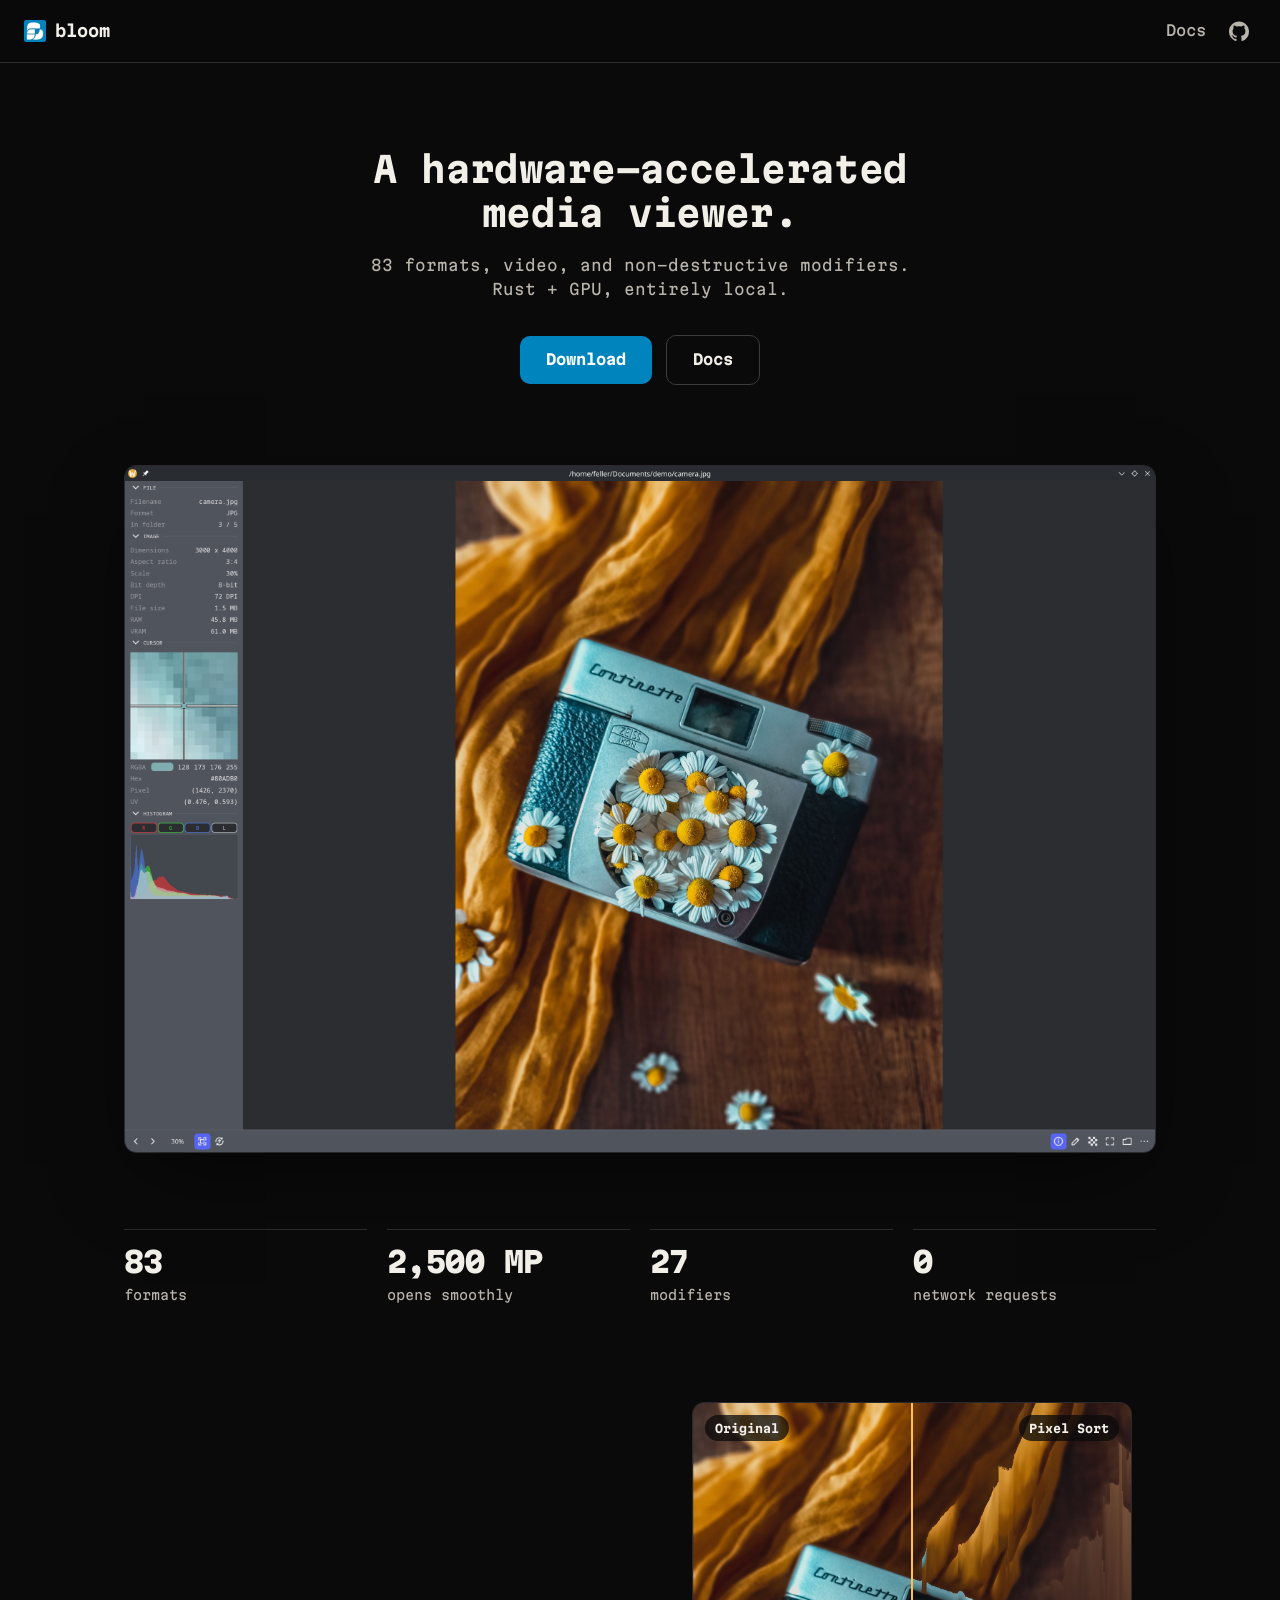
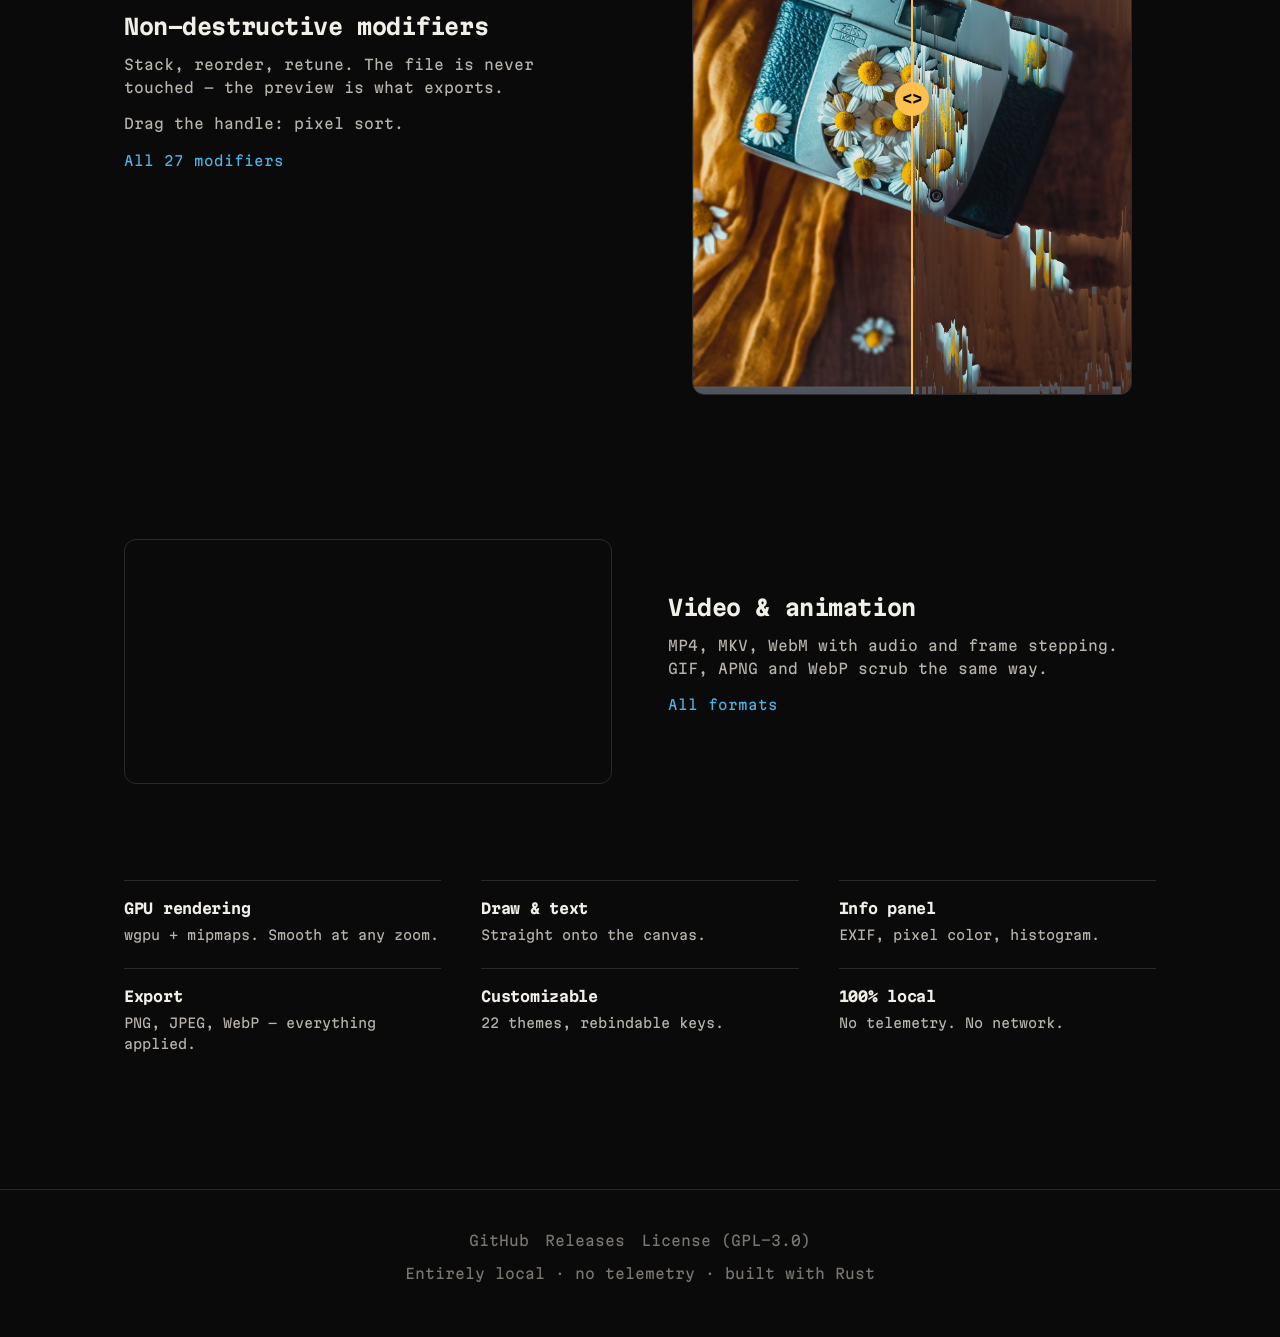
==== commit 201921b4: "List Resize and Trim in the docs, and pin the list to the code The site listed 25 of the 27 modifier" ====
--- a/docs/index.html
+++ b/docs/index.html
@@ -46,7 +46,7 @@
   <section class="stats">
     <div class="stat"><a href="guide/formats.html"><span class="n">83</span><span class="l">formats</span></a></div>
     <div class="stat"><span class="n">2,500&nbsp;MP</span><span class="l">opens smoothly</span></div>
-    <div class="stat"><a href="guide/modifiers.html"><span class="n">22</span><span class="l">modifiers</span></a></div>
+    <div class="stat"><a href="guide/modifiers.html"><span class="n">27</span><span class="l">modifiers</span></a></div>
     <div class="stat"><span class="n">0</span><span class="l">network requests</span></div>
   </section>
 
@@ -55,7 +55,7 @@
       <h2>Non-destructive modifiers</h2>
       <p>Stack, reorder, retune. The file is never touched &mdash; the preview is what exports.</p>
       <p>Drag the handle: pixel sort.</p>
-      <p class="more"><a href="guide/modifiers.html">All 22 modifiers</a></p>
+      <p class="more"><a href="guide/modifiers.html">All 27 modifiers</a></p>
     </div>
     <div class="compare">
       <img src="demo/sort-before.jpg" alt="Original photo of daisies on a vintage camera">
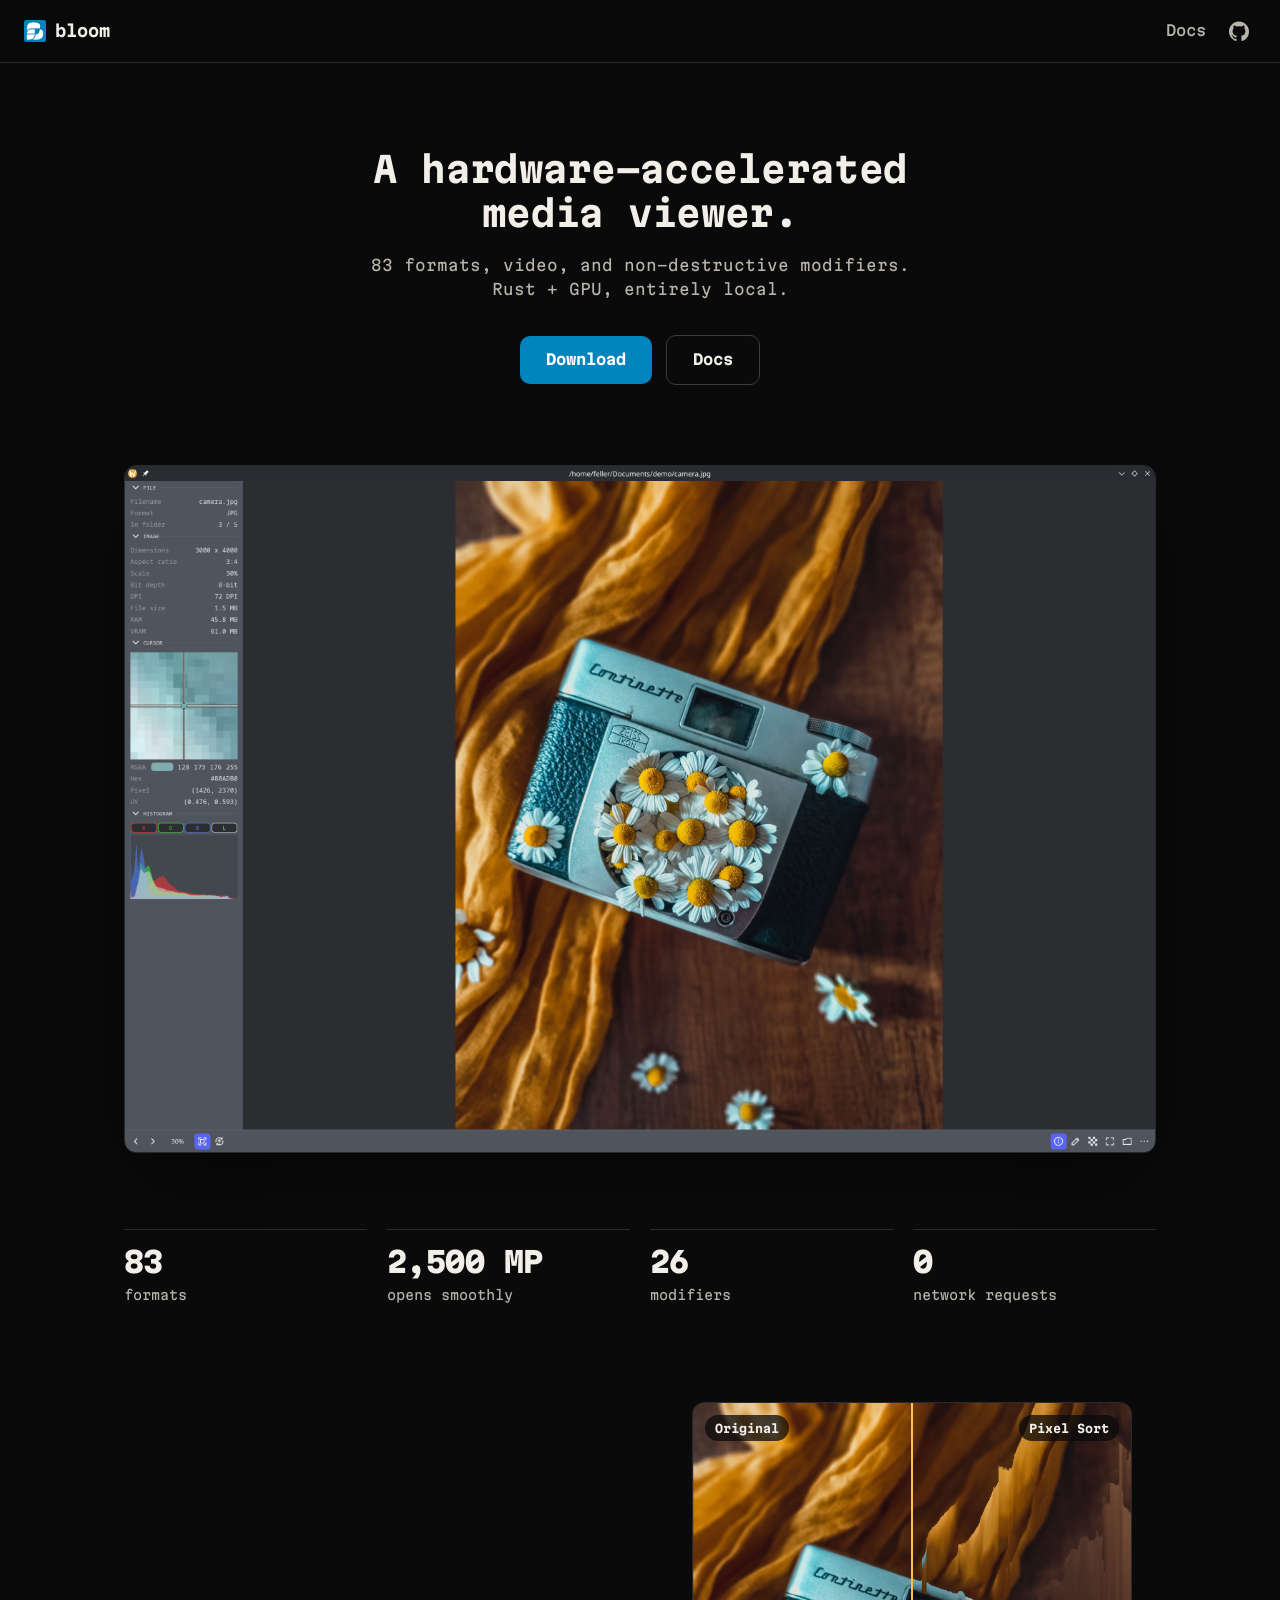
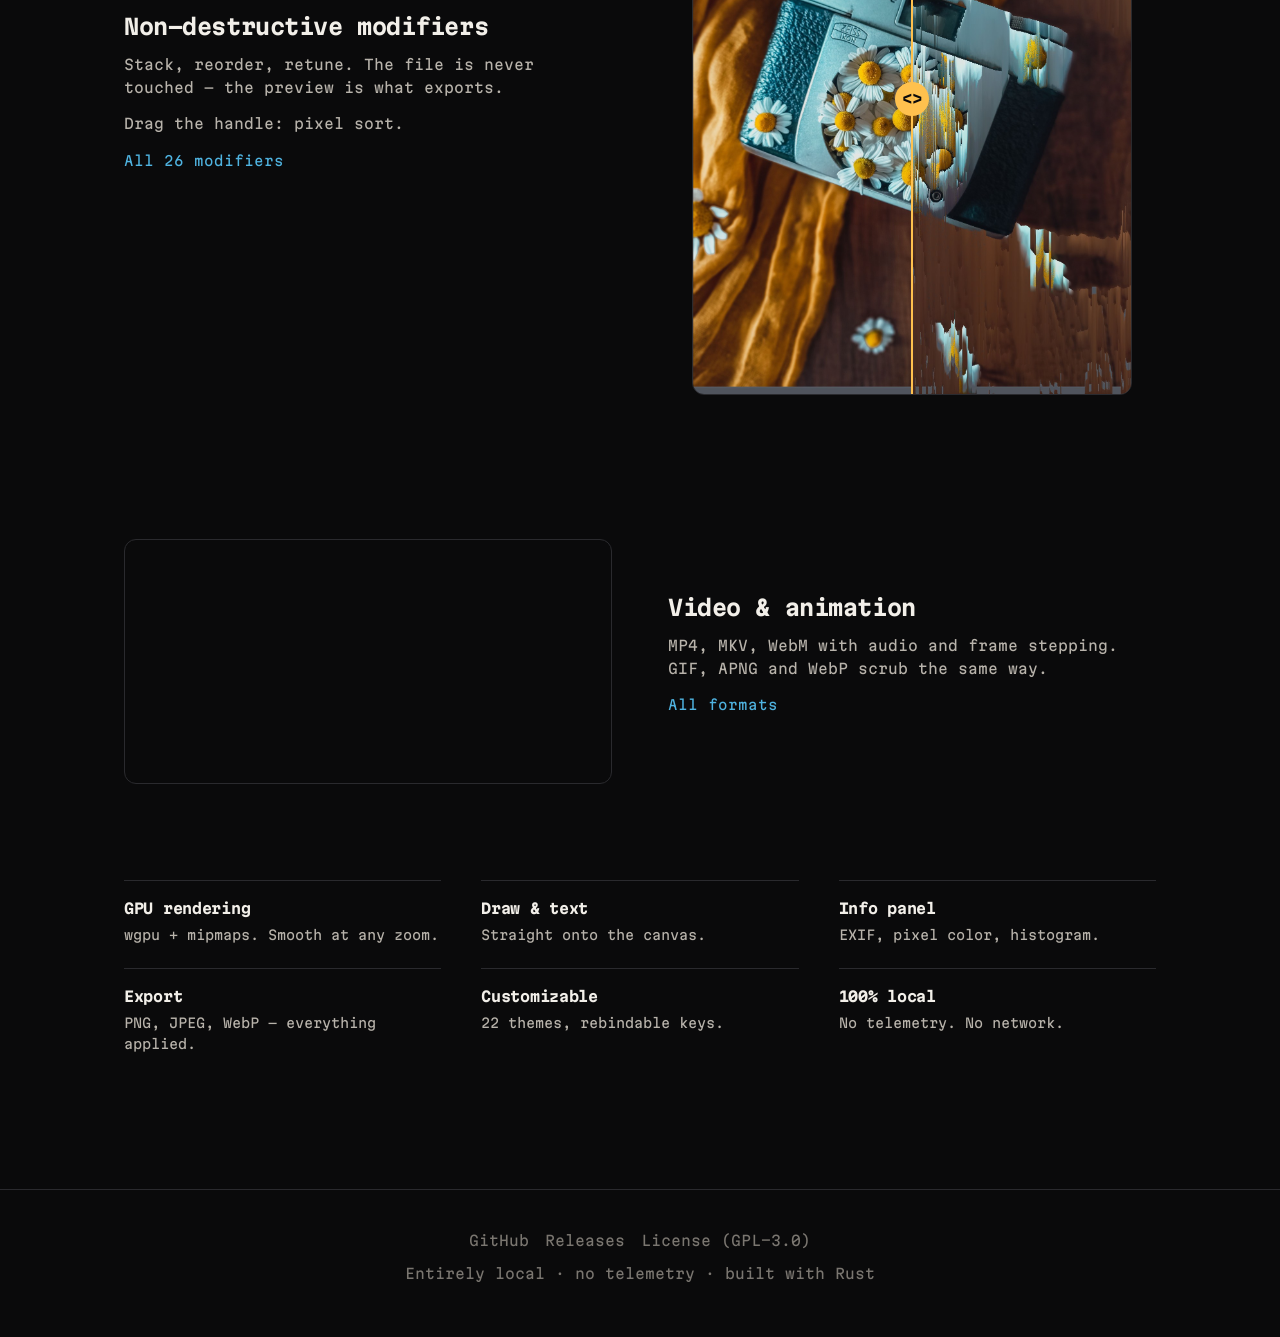
==== commit 37383d8b: "Drop Radial Blur from the docs; it is not a usable modifier RadialBlur is registered and has a slide" ====
--- a/docs/index.html
+++ b/docs/index.html
@@ -46,7 +46,7 @@
   <section class="stats">
     <div class="stat"><a href="guide/formats.html"><span class="n">83</span><span class="l">formats</span></a></div>
     <div class="stat"><span class="n">2,500&nbsp;MP</span><span class="l">opens smoothly</span></div>
-    <div class="stat"><a href="guide/modifiers.html"><span class="n">27</span><span class="l">modifiers</span></a></div>
+    <div class="stat"><a href="guide/modifiers.html"><span class="n">26</span><span class="l">modifiers</span></a></div>
     <div class="stat"><span class="n">0</span><span class="l">network requests</span></div>
   </section>
 
@@ -55,7 +55,7 @@
       <h2>Non-destructive modifiers</h2>
       <p>Stack, reorder, retune. The file is never touched &mdash; the preview is what exports.</p>
       <p>Drag the handle: pixel sort.</p>
-      <p class="more"><a href="guide/modifiers.html">All 27 modifiers</a></p>
+      <p class="more"><a href="guide/modifiers.html">All 26 modifiers</a></p>
     </div>
     <div class="compare">
       <img src="demo/sort-before.jpg" alt="Original photo of daisies on a vintage camera">
